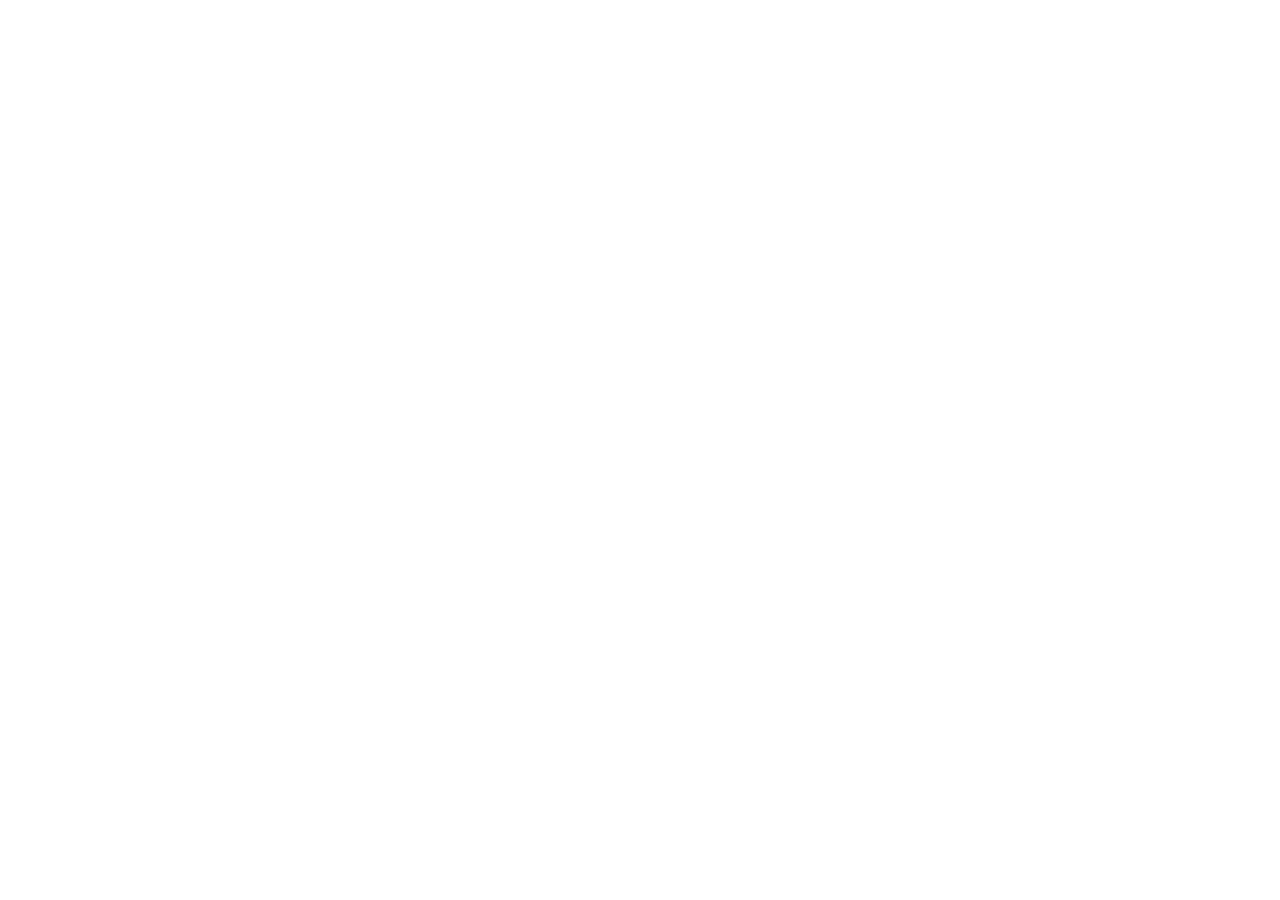
==== AT3/index.html @ c4d732dd "Primeiro commit atividade 3" ====
<!DOCTYPE html>
<html lang="pt-br">
<head>
    <link rel="stylesheet" href="style.css">
    <meta charset="UTF-8">
    <meta name="viewport" content="width=device-width, initial-scale=1.0">
    <title>Pagina</title>
</head>
<body>

</body>
</html>
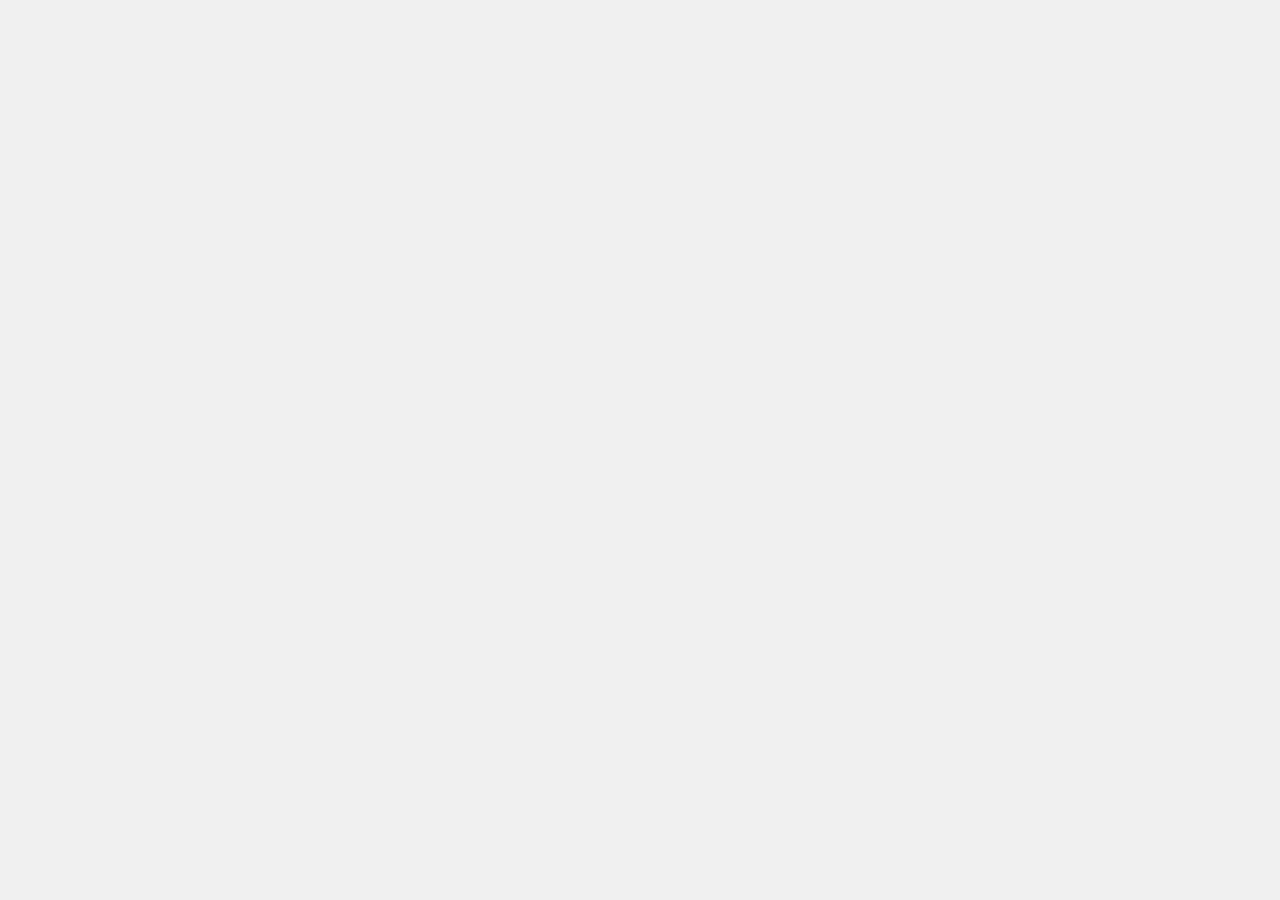
==== commit 89be4f7e: "comentario" ====
--- a/AT3/index.html
+++ b/AT3/index.html
@@ -7,6 +7,5 @@
     <title>Pagina</title>
 </head>
 <body>
-
 </body>
 </html>
--- a/AT3/style.css
+++ b/AT3/style.css
@@ -0,0 +1,19 @@
+*{
+    margin: 0;
+    padding: 0;
+    box-sizing: border-box;
+}
+header{
+    position: sticky;
+    top: 0;
+    background-color: orange;
+    justify-content: center;
+    align-items: center;
+    padding: 20px;
+
+}
+
+body{
+    background-color: #f0f0f0;
+
+}
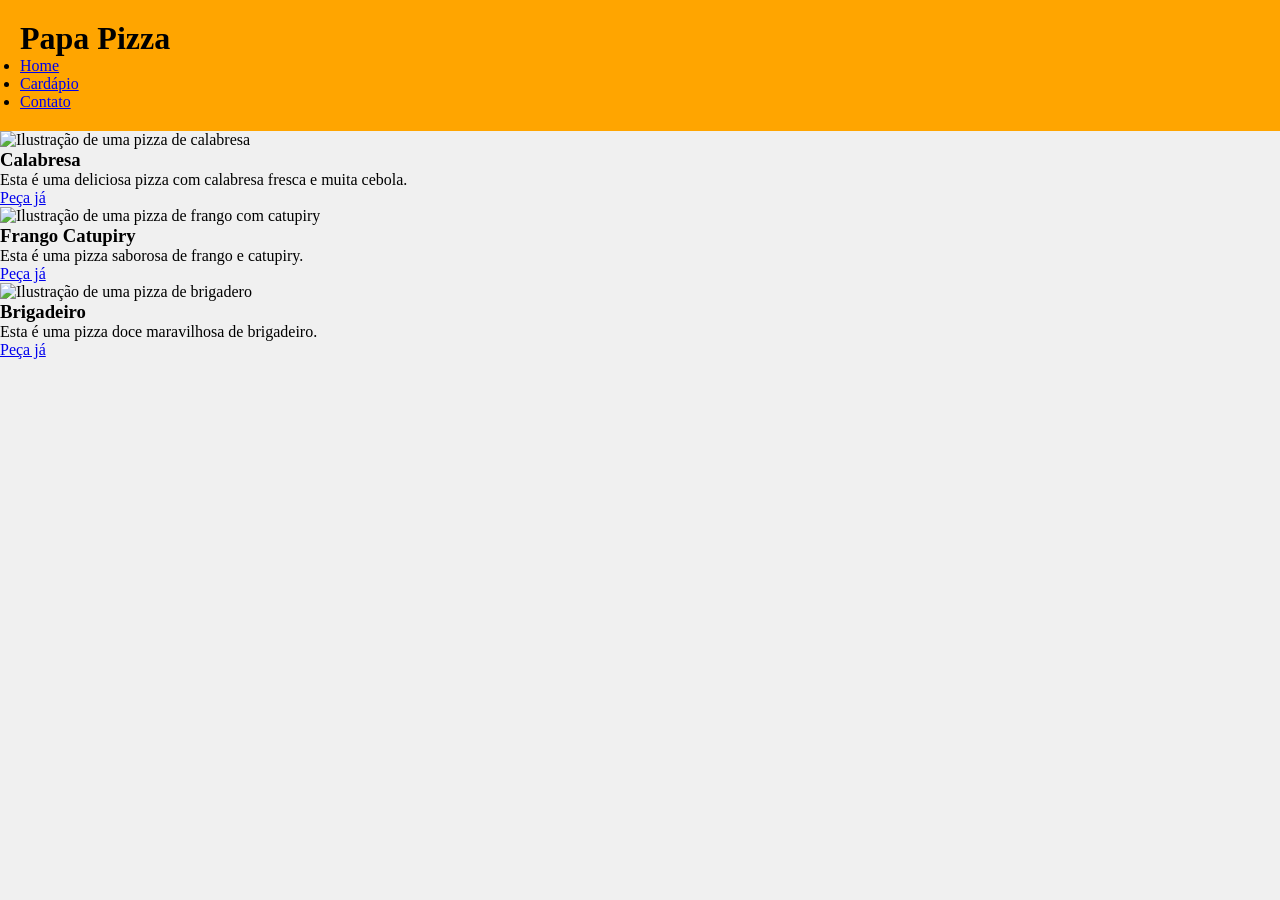
==== commit ba46ac19: "Inserção de conteúdo no html" ====
--- a/AT3/index.html
+++ b/AT3/index.html
@@ -1,11 +1,52 @@
+<!-- Em dupla
+    Enzo Schmidt Pastore
+    Rafael Vasconcelos Vieira Souza
+-->
 <!DOCTYPE html>
 <html lang="pt-br">
 <head>
     <link rel="stylesheet" href="style.css">
     <meta charset="UTF-8">
     <meta name="viewport" content="width=device-width, initial-scale=1.0">
-    <title>Pagina</title>
+    <title>Pizzaria Papa Pizza</title>
 </head>
 <body>
+    <header>
+        <h1>Papa Pizza</h1>
+        <nav>
+            <ul>
+                <li><a href="#home">Home</a></li>
+                <li><a href="#menu">Cardápio</a></li>
+                <li><a href="#contact">Contato</a></li>
+            </ul>
+        </nav>
+    </header>
+
+<div class="cards-container">
+    <div class="card1">
+        <img src="https://img77.uenicdn.com/image/upload/v1612909110/business/f919def1-92cc-4aaa-906d-07447acb469b.jpg" alt="Ilustração de uma pizza de calabresa">
+        <div class="card-conteudo">
+            <h3>Calabresa</h3>
+            <p>Esta é uma deliciosa pizza com calabresa fresca e muita cebola.</p>
+            <a href="#" class="botao-card">Peça já</a>
+        </div>
+    </div>
+    <div class="card2">
+        <img src="https://thumbs.dreamstime.com/b/pizza-de-frango-com-queijo-catupiry-no-brasil-%C3%A9-chamada-catupira-277438397.jpg" alt="Ilustração de uma pizza de frango com catupiry">
+        <div class="card-conteudo">
+            <h3>Frango Catupiry</h3>
+            <p>Esta é uma pizza saborosa de frango e catupiry.</p>
+            <a href="#" class="botao-card">Peça já</a>
+        </div>
+    </div>
+    <div class="card3">
+        <img src="https://encrypted-tbn0.gstatic.com/images?q=tbn:ANd9GcRGfl1P1xzgnqILRP_jEzmla66MqIJMTMrI8A&s" alt="Ilustração de uma pizza de brigadero">
+        <div class="card-conteudo">
+            <h3>Brigadeiro</h3>
+            <p>Esta é uma pizza doce maravilhosa de brigadeiro.</p>
+            <a href="#" class="botao-card">Peça já</a>
+        </div>
+    </div>
+</div>
 </body>
 </html>
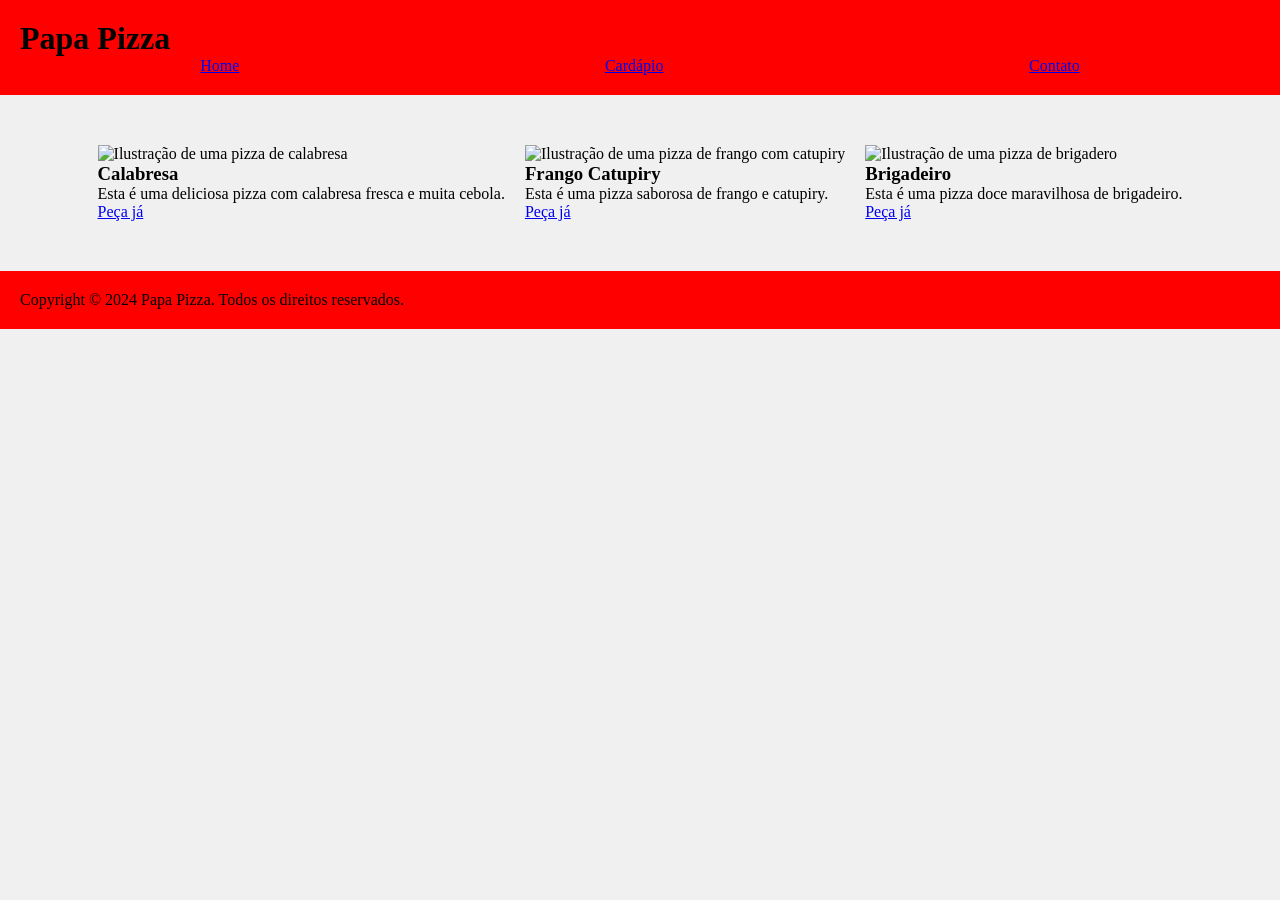
==== commit 4dd86922: "Commit" ====
--- a/AT3/index.html
+++ b/AT3/index.html
@@ -24,7 +24,7 @@
 
 <div class="cards-container">
     <div class="card1">
-        <img src="https://img77.uenicdn.com/image/upload/v1612909110/business/f919def1-92cc-4aaa-906d-07447acb469b.jpg" alt="Ilustração de uma pizza de calabresa">
+        <img class=img src="https://img77.uenicdn.com/image/upload/v1612909110/business/f919def1-92cc-4aaa-906d-07447acb469b.jpg" alt="Ilustração de uma pizza de calabresa">
         <div class="card-conteudo">
             <h3>Calabresa</h3>
             <p>Esta é uma deliciosa pizza com calabresa fresca e muita cebola.</p>
@@ -32,7 +32,7 @@
         </div>
     </div>
     <div class="card2">
-        <img src="https://thumbs.dreamstime.com/b/pizza-de-frango-com-queijo-catupiry-no-brasil-%C3%A9-chamada-catupira-277438397.jpg" alt="Ilustração de uma pizza de frango com catupiry">
+        <img class=img src="https://thumbs.dreamstime.com/b/pizza-de-frango-com-queijo-catupiry-no-brasil-%C3%A9-chamada-catupira-277438397.jpg" alt="Ilustração de uma pizza de frango com catupiry">
         <div class="card-conteudo">
             <h3>Frango Catupiry</h3>
             <p>Esta é uma pizza saborosa de frango e catupiry.</p>
@@ -40,7 +40,7 @@
         </div>
     </div>
     <div class="card3">
-        <img src="https://encrypted-tbn0.gstatic.com/images?q=tbn:ANd9GcRGfl1P1xzgnqILRP_jEzmla66MqIJMTMrI8A&s" alt="Ilustração de uma pizza de brigadero">
+        <img class=img src="https://encrypted-tbn0.gstatic.com/images?q=tbn:ANd9GcRGfl1P1xzgnqILRP_jEzmla66MqIJMTMrI8A&s" alt="Ilustração de uma pizza de brigadero">
         <div class="card-conteudo">
             <h3>Brigadeiro</h3>
             <p>Esta é uma pizza doce maravilhosa de brigadeiro.</p>
@@ -48,5 +48,9 @@
         </div>
     </div>
 </div>
+
+<footer>
+    <p>Copyright © 2024 Papa Pizza. Todos os direitos reservados.</p>
+</footer>
 </body>
 </html>
--- a/AT3/style.css
+++ b/AT3/style.css
@@ -6,7 +6,7 @@
 header{
     position: sticky;
     top: 0;
-    background-color: orange;
+    background-color: red;
     justify-content: center;
     align-items: center;
     padding: 20px;
@@ -16,4 +16,35 @@
 body{
     background-color: #f0f0f0;
 
+}
+ul{
+    list-style: none;
+    display: flex;
+    gap: 5px;
+    justify-content: space-around;
+    align-items: center;
+    
+}
+
+footer{
+    background-color: red;
+    justify-content: center;
+    align-items: center;
+    padding: 20px;
+    position: static;
+    bottom: 0;
+}
+
+.cards-container{
+    margin: 30px;
+    display: flex;
+    gap: 20px;
+    justify-content: center;
+    align-items: center;
+    padding: 20px;
+}
+
+.img{
+    width: 400px;
+    
 }
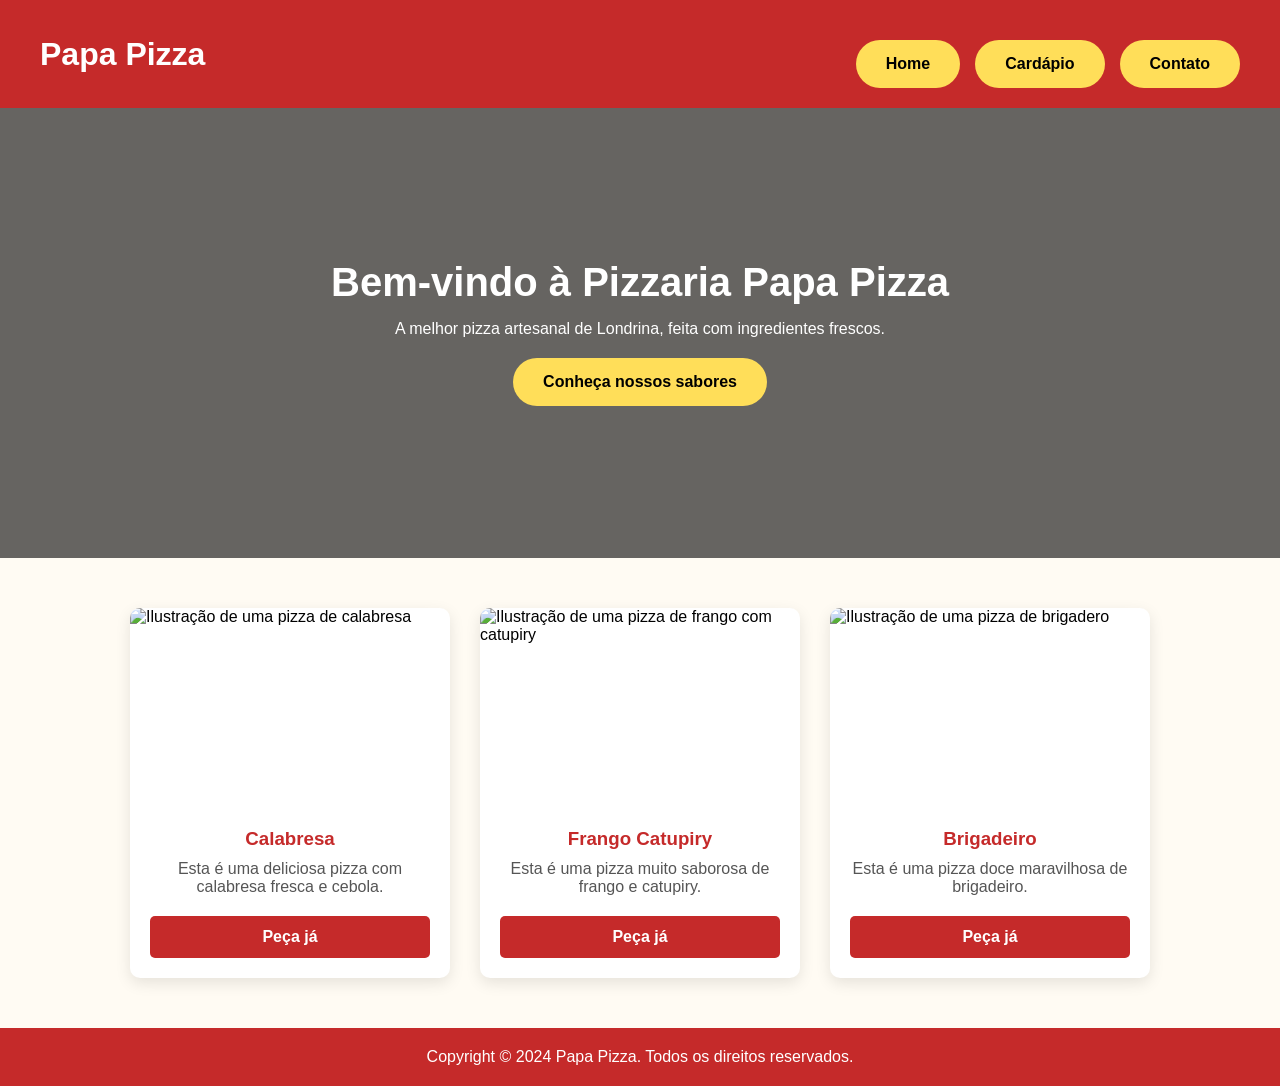
==== commit ba2e7f72: "Commit das alterações finais da atividade" ====
--- a/AT3/index.html
+++ b/AT3/index.html
@@ -15,36 +15,45 @@
         <h1>Papa Pizza</h1>
         <nav>
             <ul>
-                <li><a href="#home">Home</a></li>
-                <li><a href="#menu">Cardápio</a></li>
-                <li><a href="#contact">Contato</a></li>
+                <li><a class="botao">Home</a></li>
+                <li><a class="botao">Cardápio</a></li>
+                <li><a class="botao">Contato</a></li>
             </ul>
         </nav>
     </header>
 
-<div class="cards-container">
-    <div class="card1">
-        <img class=img src="https://img77.uenicdn.com/image/upload/v1612909110/business/f919def1-92cc-4aaa-906d-07447acb469b.jpg" alt="Ilustração de uma pizza de calabresa">
-        <div class="card-conteudo">
-            <h3>Calabresa</h3>
-            <p>Esta é uma deliciosa pizza com calabresa fresca e muita cebola.</p>
-            <a href="#" class="botao-card">Peça já</a>
+    <section id="home" class="inicio">
+        <div class="inicio-conteudo">
+            <h2>Bem-vindo à Pizzaria Papa Pizza</h2>
+            <p>A melhor pizza artesanal de Londrina, feita com ingredientes frescos.</p>
+            <a class="botao">Conheça nossos sabores</a>
         </div>
-    </div>
-    <div class="card2">
-        <img class=img src="https://thumbs.dreamstime.com/b/pizza-de-frango-com-queijo-catupiry-no-brasil-%C3%A9-chamada-catupira-277438397.jpg" alt="Ilustração de uma pizza de frango com catupiry">
-        <div class="card-conteudo">
-            <h3>Frango Catupiry</h3>
-            <p>Esta é uma pizza saborosa de frango e catupiry.</p>
-            <a href="#" class="botao-card">Peça já</a>
+    </section>
+
+    <div id="menu" class="cards-container">
+        <div class="card1">
+            <img class=img src="https://img77.uenicdn.com/image/upload/v1612909110/business/f919def1-92cc-4aaa-906d-07447acb469b.jpg" alt="Ilustração de uma pizza de calabresa">
+            <div class="card-conteudo">
+                <h3>Calabresa</h3>
+                <p>Esta é uma deliciosa pizza com calabresa fresca e cebola.</p>
+                <a class="botao-card">Peça já</a>
+            </div>
         </div>
-    </div>
-    <div class="card3">
-        <img class=img src="https://encrypted-tbn0.gstatic.com/images?q=tbn:ANd9GcRGfl1P1xzgnqILRP_jEzmla66MqIJMTMrI8A&s" alt="Ilustração de uma pizza de brigadero">
-        <div class="card-conteudo">
-            <h3>Brigadeiro</h3>
-            <p>Esta é uma pizza doce maravilhosa de brigadeiro.</p>
-            <a href="#" class="botao-card">Peça já</a>
+        <div class="card2">
+            <img class=img src="https://thumbs.dreamstime.com/b/pizza-de-frango-com-queijo-catupiry-no-brasil-%C3%A9-chamada-catupira-277438397.jpg" alt="Ilustração de uma pizza de frango com catupiry">
+            <div class="card-conteudo">
+                <h3>Frango Catupiry</h3>
+                <p>Esta é uma pizza muito saborosa de frango e catupiry.</p>
+                <a class="botao-card">Peça já</a>
+            </div>
+        </div>
+        <div class="card3">
+            <img class=img src="https://encrypted-tbn0.gstatic.com/images?q=tbn:ANd9GcRGfl1P1xzgnqILRP_jEzmla66MqIJMTMrI8A&s" alt="Ilustração de uma pizza de brigadero">
+            <div class="card-conteudo">
+               <h3>Brigadeiro</h3>
+               <p>Esta é uma pizza doce maravilhosa de brigadeiro.</p>
+               <a class="botao-card">Peça já</a>
+            </div>
         </div>
     </div>
 </div>
--- a/AT3/style.css
+++ b/AT3/style.css
@@ -2,49 +2,151 @@
     margin: 0;
     padding: 0;
     box-sizing: border-box;
+    font-family: Merriweather, sans-serif;
 }
-header{
-    position: sticky;
-    top: 0;
-    background-color: red;
+
+header {
+    background-color: rgb(197, 42, 42);
+    display: flex;
+    justify-content: space-between;
+    align-items: center;
+    padding: 20px 40px;
+    color: white;
+}
+
+body {
+    background-color: #fffbf3;
+}
+
+nav ul {
+    list-style-type: none;
+    display: flex;
+    gap: 15px;
+}
+
+.botao-menu {
+    background-color: white;
+    color: rgb(197, 42, 42);
+    padding: 10px 20px;
+    border-radius: 20px;
+    font-weight: bold;
+    transition: 0.3s;
+    cursor: default; /* Remove o indicador de clique */
+}
+
+.botao-menu:hover {
+    background-color: #ffde59;
+    color: black;
+}
+
+.inicio {
+    background-image: url('https://blog.colombo.com.br/wp-content/uploads/2017/07/iStock-1248754918.jpg');
+    background-size: cover;
+    background-position: center;
+    height: 450px;
+    display: flex;
     justify-content: center;
     align-items: center;
-    padding: 20px;
-
+    text-align: center;
 }
 
-body{
-    background-color: #f0f0f0;
-
-}
-ul{
-    list-style: none;
+.inicio-conteudo {
+    background-color: rgba(0, 0, 0, 0.6);
+    width: 100%;
+    height: 100%;
     display: flex;
-    gap: 5px;
-    justify-content: space-around;
+    flex-direction: column;
+    justify-content: center;
     align-items: center;
-    
+    text-align: center;
+    padding: 40px;
+    color: white;
 }
 
-footer{
-    background-color: red;
-    justify-content: center;
-    align-items: center;
-    padding: 20px;
-    position: static;
-    bottom: 0;
+.inicio-conteudo h2 {
+    font-size: 40px;
+    margin-bottom: 15px;
 }
 
-.cards-container{
-    margin: 30px;
-    display: flex;
-    gap: 20px;
-    justify-content: center;
-    align-items: center;
-    padding: 20px;
+.botao {
+    display: inline-block;
+    background-color: #ffde59;
+    color: black;
+    padding: 15px 30px;
+    font-weight: bold;
+    border-radius: 30px;
+    margin-top: 20px;
+    cursor: default; /* Remove o indicador de clique */
+    transition: all 0.2s ease-in-out;
 }
 
-.img{
-    width: 400px;
-    
+.botao:hover {
+    background-color: #ffffff;
+    color: black;
+    transform: scale(1.08); /* Aumenta o tamanho em 8% */
+}
+
+.cards-container {
+    display: flex;
+    justify-content: center;
+    gap: 30px;
+    padding: 50px 20px;
+    flex-wrap: wrap;
+}
+
+.card1, .card2, .card3 {
+    background-color: white;
+    width: 320px;
+    border-radius: 10px;
+    box-shadow: 0 5px 15px rgba(0,0,0,0.1);
+    overflow: hidden;
+    transition: 0.3s;
+    display: flex;
+    flex-direction: column;
+}
+
+.card1:hover, .card2:hover, .card3:hover {
+    transform: translateY(-12px);
+    box-shadow: 0 15px 30px rgba(0,0,0,0.2);
+}
+
+.img {
+    width: 100%;
+    height: 200px;
+    object-fit: cover;
+}
+
+.card-conteudo {
+    padding: 20px;
+    text-align: center;
+    display: flex;
+    flex-direction: column;
+    flex-grow: 1;
+}
+
+.card-conteudo h3 {
+    color: rgb(197, 42, 42);
+    margin-bottom: 10px;
+}
+
+.card-conteudo p {
+    margin-bottom: 20px;
+    color: #555;
+    flex-grow: 1;
+}
+
+.botao-card {
+    background-color: rgb(197, 42, 42);
+    color: white;
+    padding: 12px;
+    border-radius: 5px;
+    font-weight: bold;
+    cursor: default; /* Remove o indicador de clique */
+}
+
+footer {
+    background-color: rgb(197, 42, 42);
+    color: white;
+    text-align: center;
+    padding: 20px;
 }
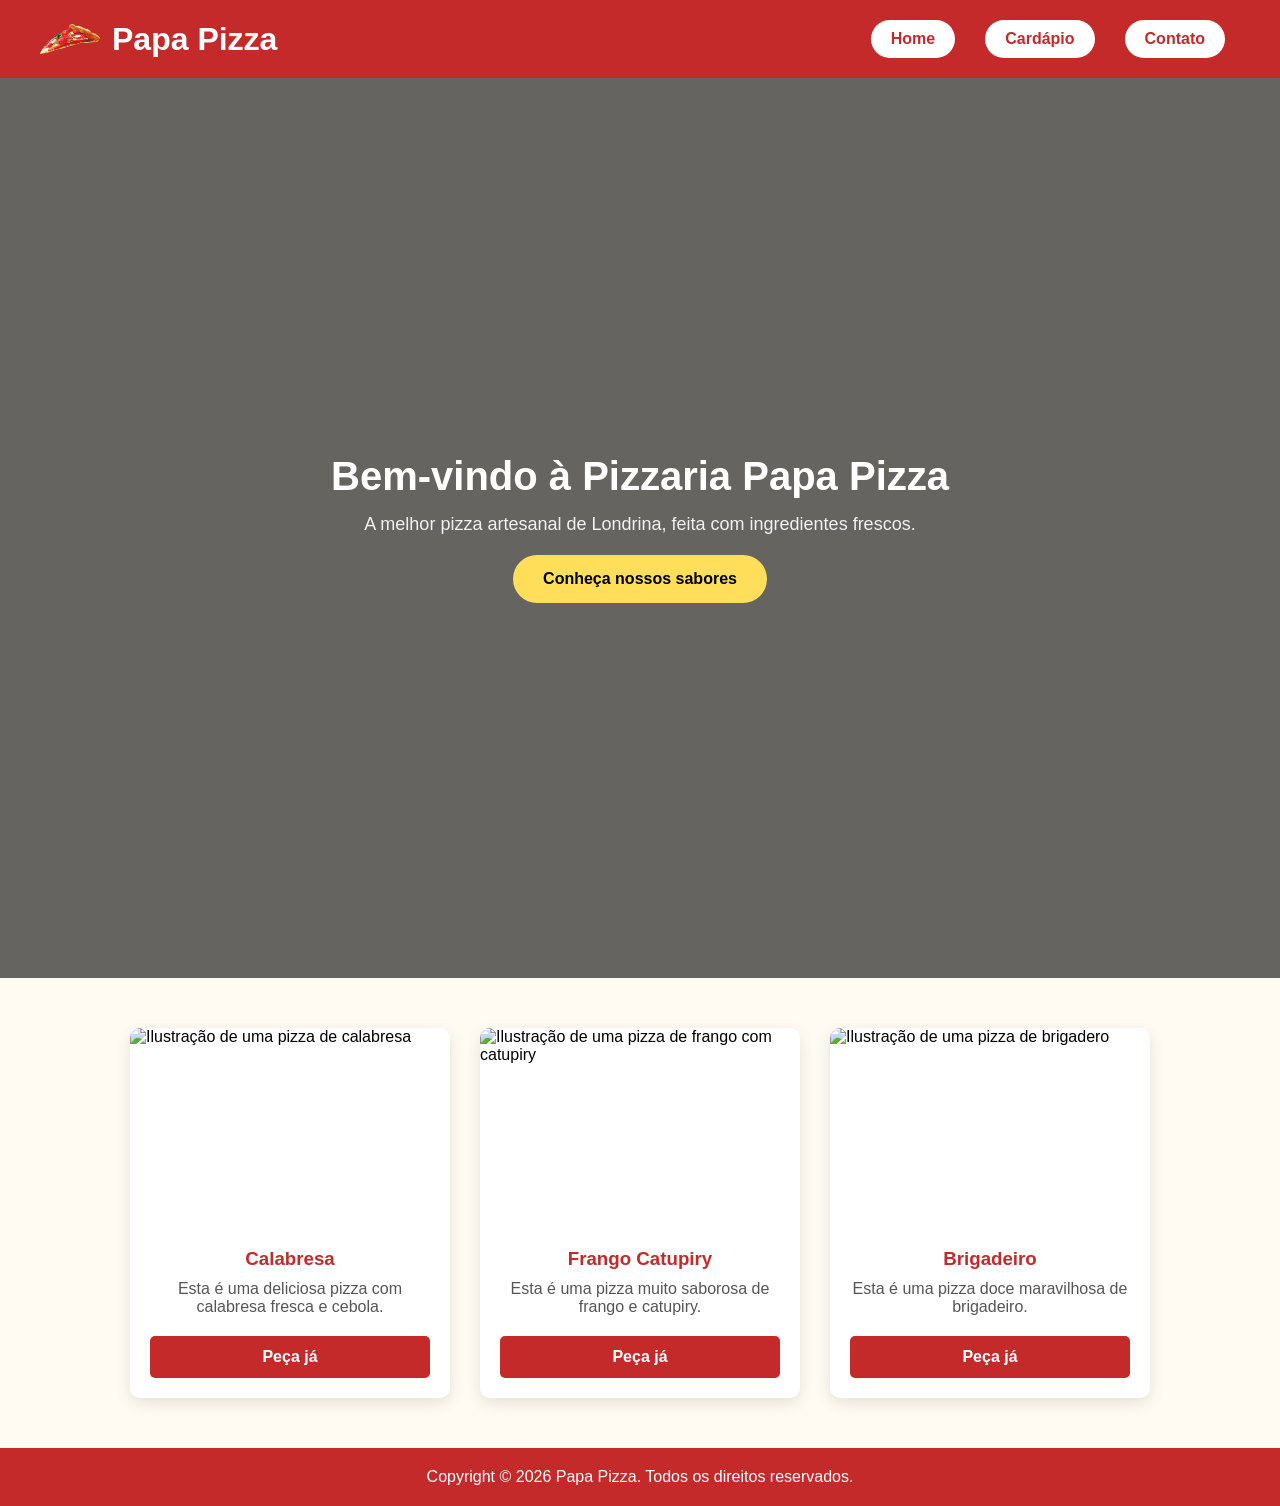
==== commit 3c1bb438: "Correção de bugs" ====
--- a/AT3/index.html
+++ b/AT3/index.html
@@ -12,12 +12,15 @@
 </head>
 <body>
     <header>
-        <h1>Papa Pizza</h1>
+        <div class="header-logo">
+            <img src="logo.png" alt="Logo Papa Pizza" class="logo-img">
+            <h1>Papa Pizza</h1>
+        </div>
         <nav>
             <ul>
-                <li><a class="botao">Home</a></li>
-                <li><a class="botao">Cardápio</a></li>
-                <li><a class="botao">Contato</a></li>
+                <li><a class="botao-menu">Home</a></li>
+                <li><a class="botao-menu">Cardápio</a></li>
+                <li><a class="botao-menu">Contato</a></li>
             </ul>
         </nav>
     </header>
@@ -56,10 +59,9 @@
             </div>
         </div>
     </div>
-</div>
-
+    
 <footer>
-    <p>Copyright © 2024 Papa Pizza. Todos os direitos reservados.</p>
+    <p>Copyright © 2026 Papa Pizza. Todos os direitos reservados.</p>
 </footer>
 </body>
 </html>
--- a/AT3/style.css
+++ b/AT3/style.css
@@ -2,10 +2,11 @@
     margin: 0;
     padding: 0;
     box-sizing: border-box;
-    font-family: Merriweather, sans-serif;
 }
 
 header {
+    position: sticky;
+    top: 0;
     background-color: rgb(197, 42, 42);
     display: flex;
     justify-content: space-between;
@@ -14,24 +15,42 @@
     color: white;
 }
 
+.header-logo {
+    display: flex;
+    align-items: center;
+    gap: 12px;
+}
+
+.logo-img {
+    width: 60px;
+    height: auto;
+}
+
 body {
     background-color: #fffbf3;
+    font-family: Merriweather, sans-serif;
 }
 
 nav ul {
     list-style-type: none;
     display: flex;
-    gap: 15px;
+    justify-content: space-around;
+    align-items: center
+}
+
+nav li {
+    margin: 0 15px; 
 }
 
 .botao-menu {
+    display: inline-block;
     background-color: white;
     color: rgb(197, 42, 42);
     padding: 10px 20px;
     border-radius: 20px;
     font-weight: bold;
     transition: 0.3s;
-    cursor: default; /* Remove o indicador de clique */
+    cursor: pointer;
 }
 
 .botao-menu:hover {
@@ -43,11 +62,8 @@
     background-image: url('https://blog.colombo.com.br/wp-content/uploads/2017/07/iStock-1248754918.jpg');
     background-size: cover;
     background-position: center;
-    height: 450px;
-    display: flex;
-    justify-content: center;
-    align-items: center;
-    text-align: center;
+    width: 100vw;
+    height: 100vh;
 }
 
 .inicio-conteudo {
@@ -68,6 +84,12 @@
     margin-bottom: 15px;
 }
 
+.inicio-conteudo p {
+    font-size: 18px;
+    color: #f1f1f1;
+    max-width: 800px;
+}
+
 .botao {
     display: inline-block;
     background-color: #ffde59;
@@ -76,27 +98,28 @@
     font-weight: bold;
     border-radius: 30px;
     margin-top: 20px;
-    cursor: default; /* Remove o indicador de clique */
+    cursor: pointer;
     transition: all 0.2s ease-in-out;
 }
 
 .botao:hover {
     background-color: #ffffff;
     color: black;
-    transform: scale(1.08); /* Aumenta o tamanho em 8% */
+    transform: scale(1.08);
 }
 
 .cards-container {
-    display: flex;
+    display: grid;
+    grid-template-columns: repeat(auto-fit, minmax(280px, 320px));
     justify-content: center;
     gap: 30px;
     padding: 50px 20px;
-    flex-wrap: wrap;
 }
 
 .card1, .card2, .card3 {
     background-color: white;
     width: 320px;
+    max-width: 100%;
     border-radius: 10px;
     box-shadow: 0 5px 15px rgba(0,0,0,0.1);
     overflow: hidden;
@@ -131,17 +154,25 @@
 
 .card-conteudo p {
     margin-bottom: 20px;
-    color: #555;
+    color: #555555;
     flex-grow: 1;
 }
 
 .botao-card {
+    display: block;
     background-color: rgb(197, 42, 42);
     color: white;
     padding: 12px;
     border-radius: 5px;
     font-weight: bold;
-    cursor: default; /* Remove o indicador de clique */
+    cursor: pointer;
+    animation: pulsar 1.5s infinite;
+}
+
+.botao-card:hover {
+    background-color: #ffde59;
+    color: black;
+    transform: scale(1.05);
 }
 
 footer {
@@ -149,4 +180,56 @@
     color: white;
     text-align: center;
     padding: 20px;
+}
+
+@media (max-width: 576px) {
+    header {
+        flex-direction: column;
+        gap: 12px;
+        padding: 15px 20px;
+    }
+
+    nav {
+        width: 100%;
+    }
+
+    nav ul {
+        flex-direction: column;
+        justify-content: center;
+        align-items: center;
+        padding: 0;
+    }
+
+    nav li {
+        margin: 2px 0; 
+        width: 100%;
+        text-align: center;
+    }
+
+    .inicio-conteudo h2 {
+        font-size: 28px;
+    }
+
+    .inicio-conteudo p {
+        font-size: 16px;
+    }
+
+    .cards-container {
+        grid-template-columns: 1fr; 
+        justify-items: center; 
+        padding: 30px 15px;
+        gap: 20px;
+    }
+}
+
+@keyframes pulsar {
+    0% {
+        transform: scale(1);
+    }
+    50% {
+        transform: scale(1.05); /* Aumenta ligeiramente de tamanho */
+    }
+    100% {
+        transform: scale(1); /* Volta ao tamanho original */
+    }
 }
